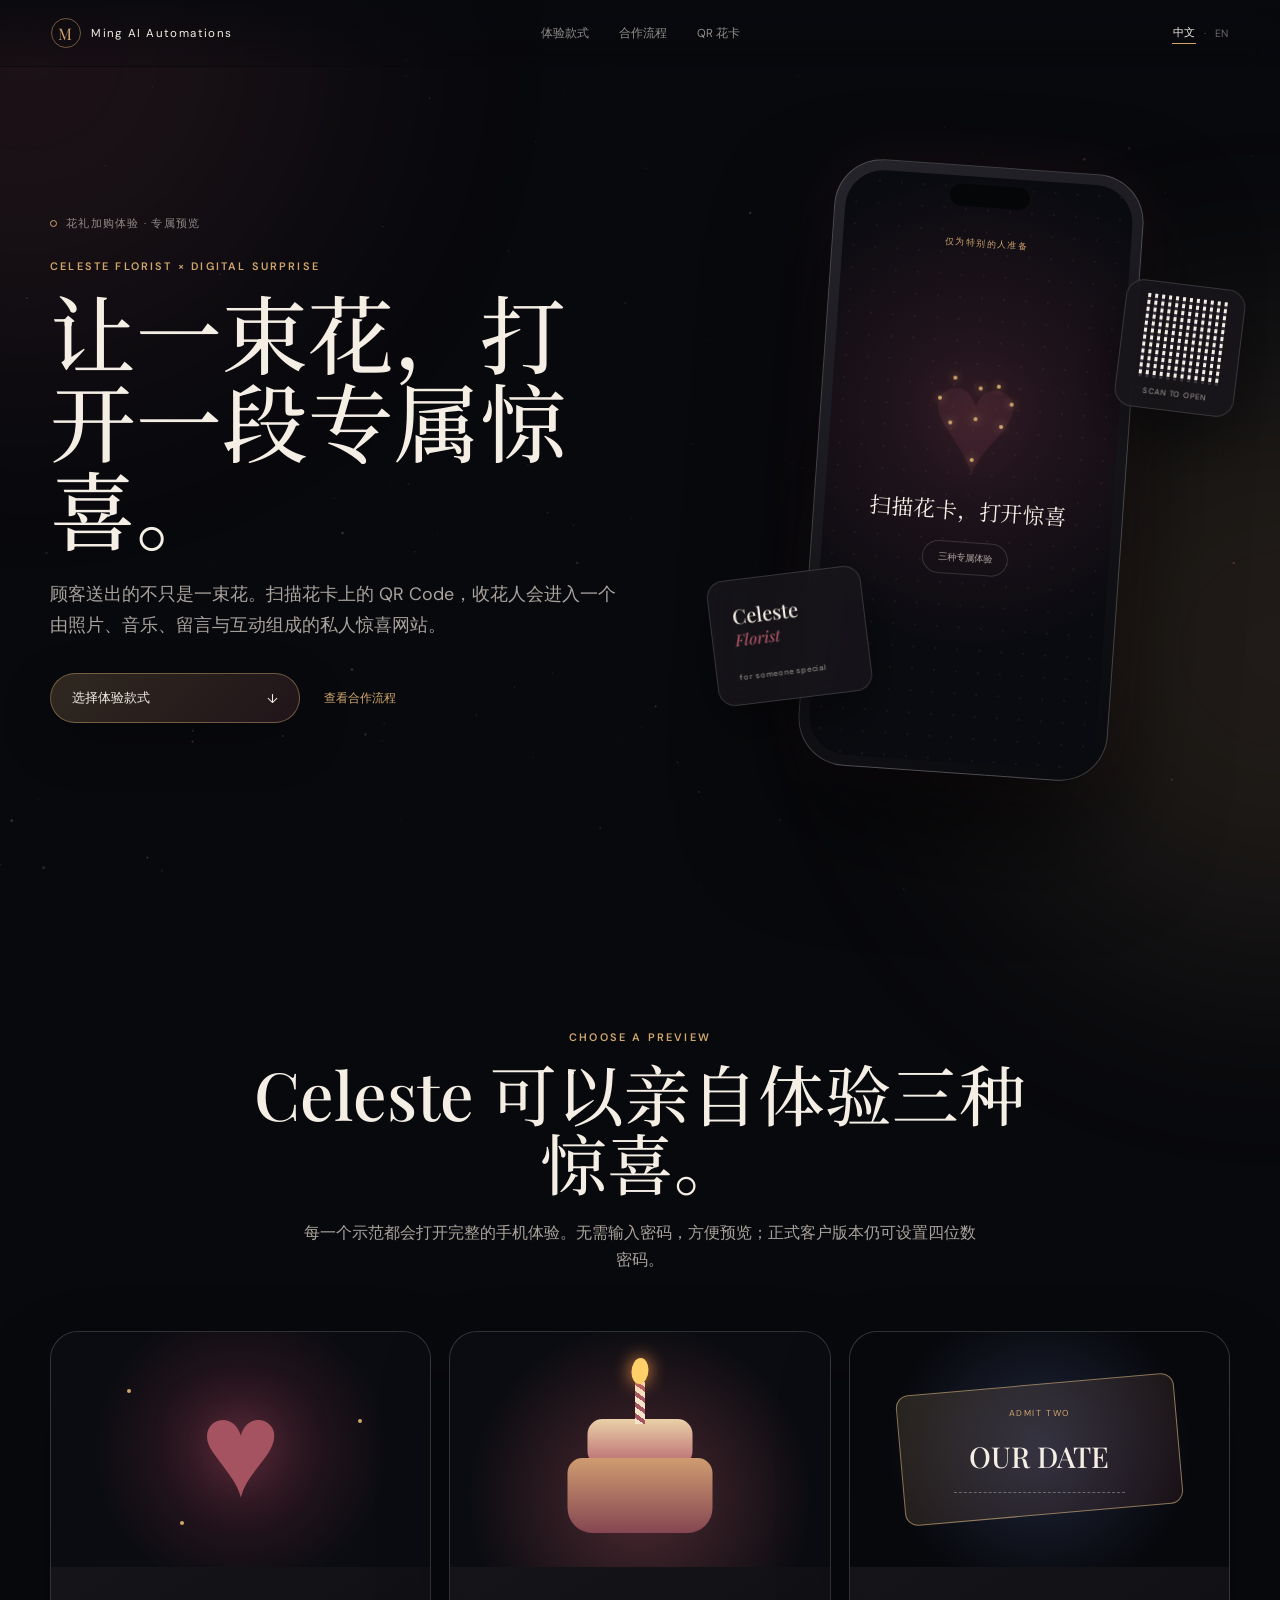
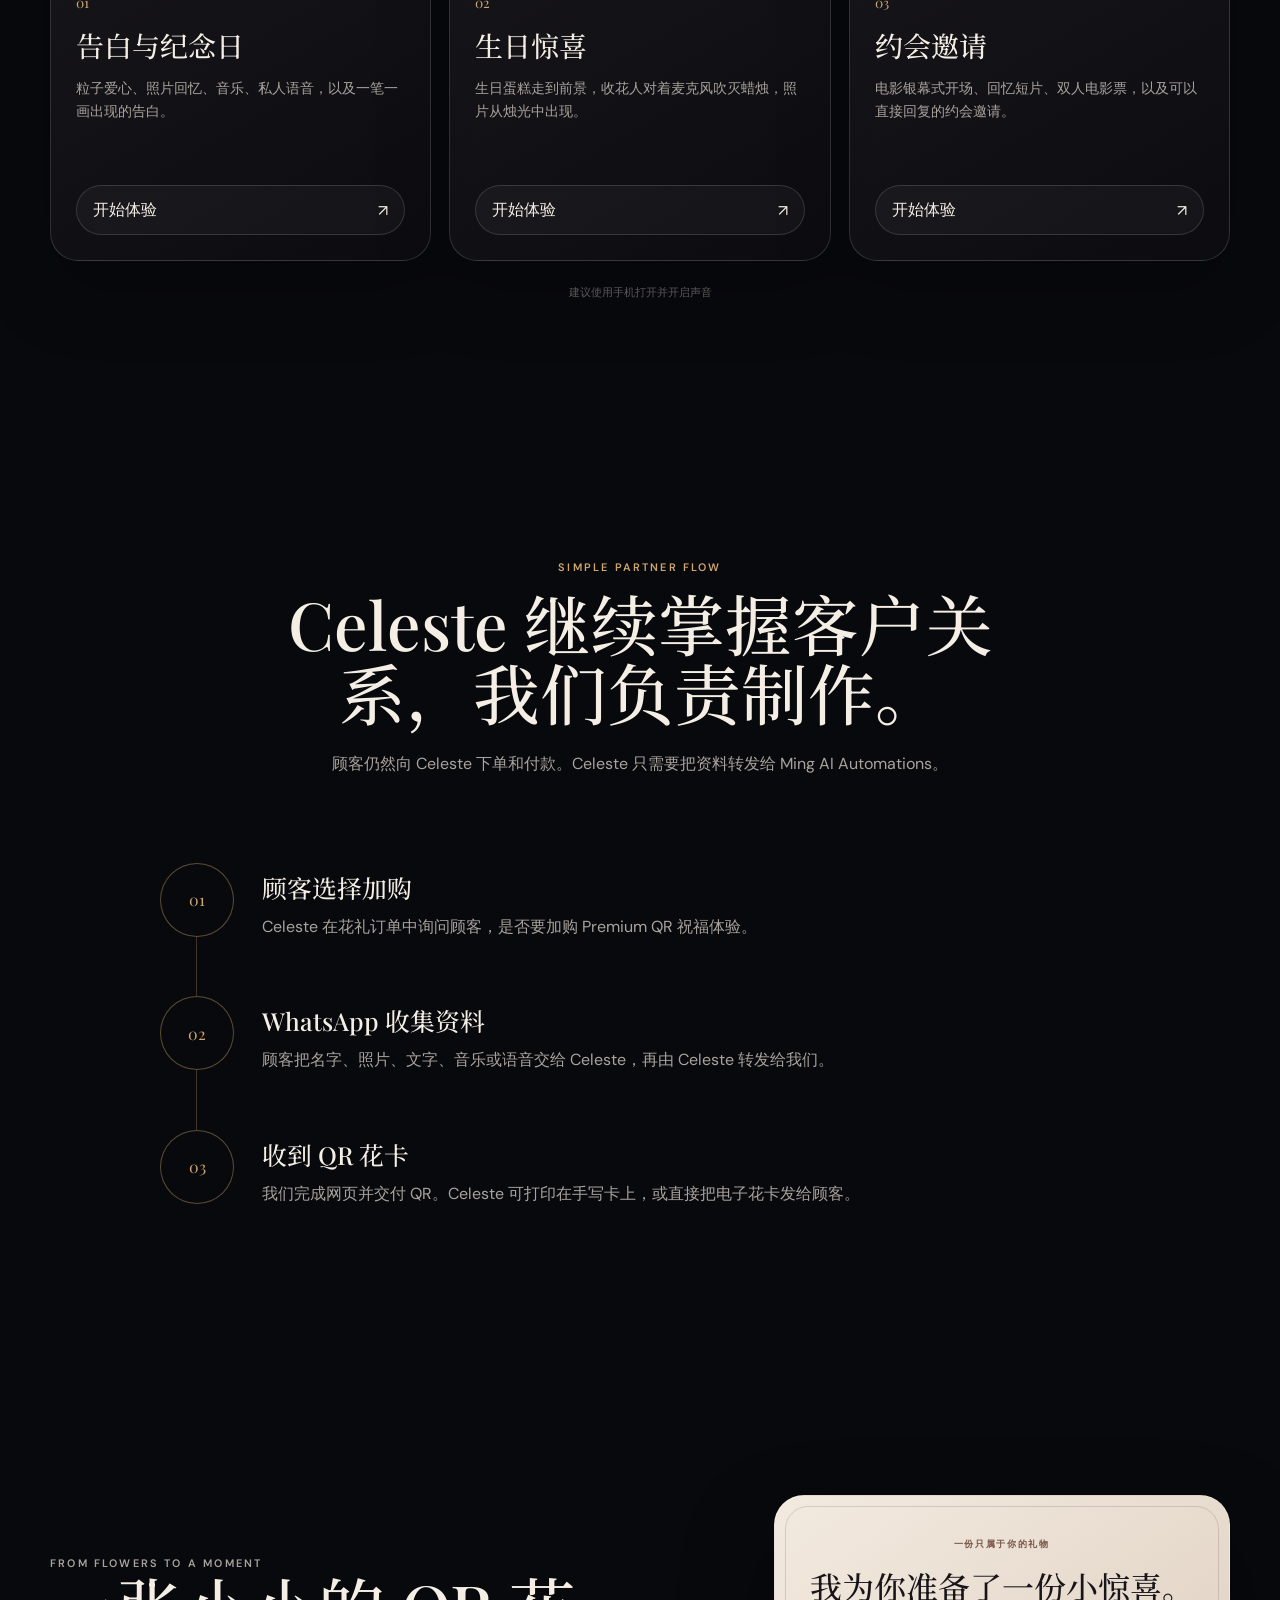
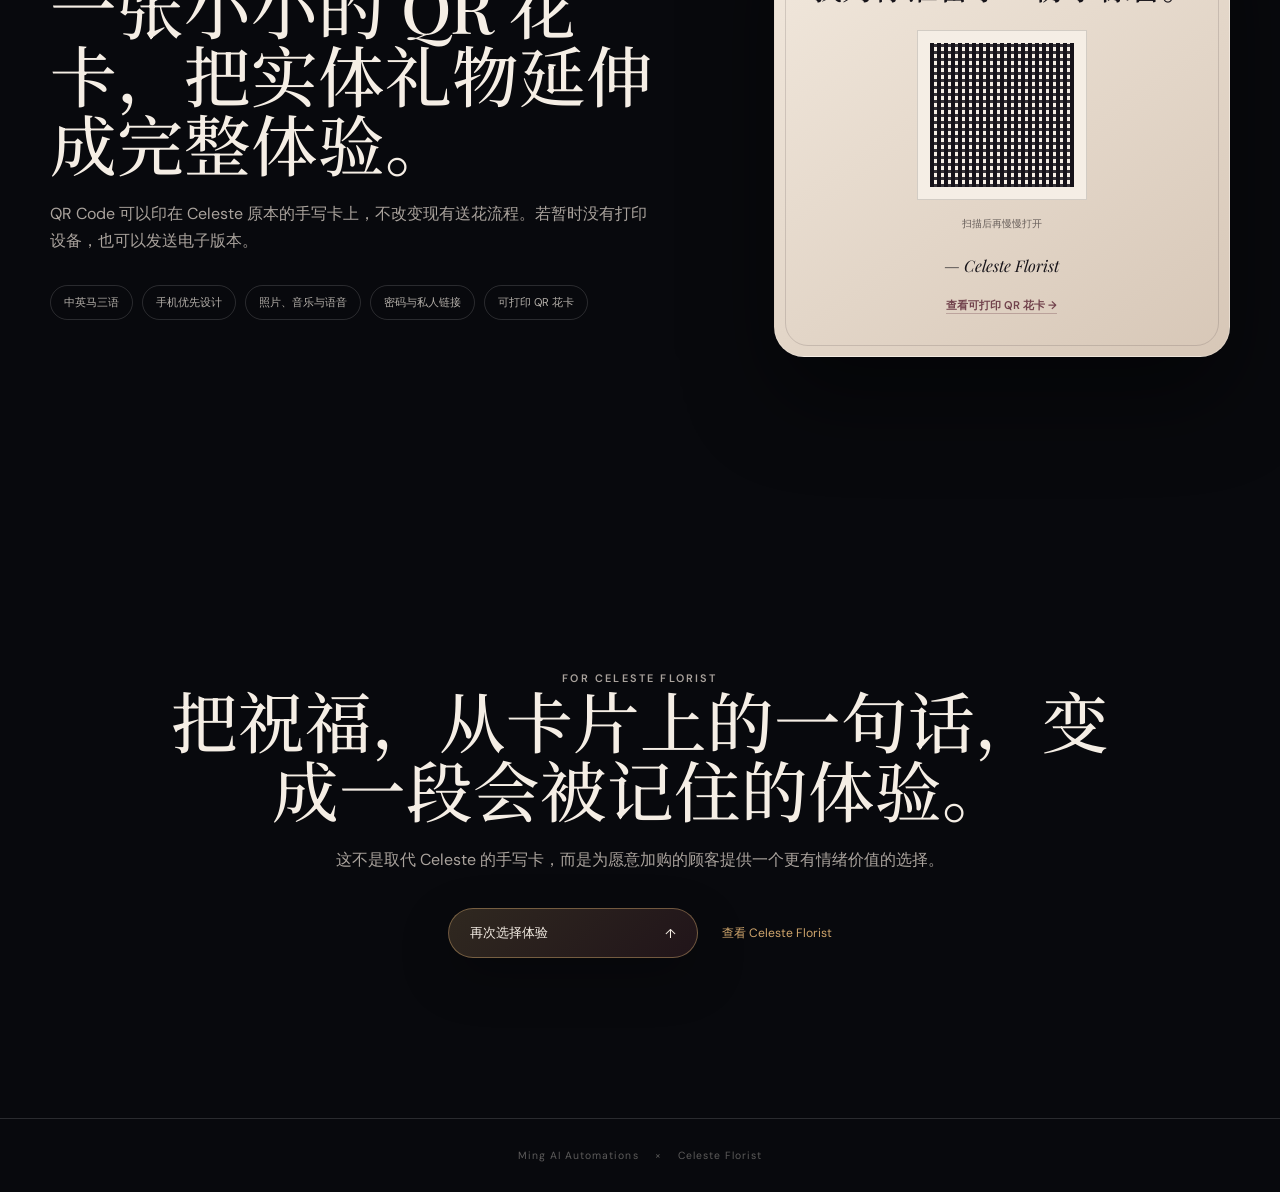
==== index.html @ d4af79c4 "Add files via upload" ====
<!doctype html>
<html lang="zh-MY">
<head>
  <meta charset="UTF-8" />
  <meta name="viewport" content="width=device-width,initial-scale=1,viewport-fit=cover" />
  <meta name="theme-color" content="#08090d" />
  <meta name="robots" content="noindex,nofollow" />
  <meta name="description" content="A private floral gifting experience preview for Celeste Florist." />
  <title>Celeste Florist · Digital Surprise Preview</title>
  <link rel="preconnect" href="https://fonts.googleapis.com" />
  <link rel="preconnect" href="https://fonts.gstatic.com" crossorigin />
  <link href="https://fonts.googleapis.com/css2?family=DM+Sans:wght@300;400;500;600&family=Noto+Serif+SC:wght@400;500&family=Playfair+Display:ital,wght@0,500;1,500&display=swap" rel="stylesheet" />
  <link rel="stylesheet" href="style.css" />
</head>
<body>
  <canvas id="ambient-canvas" aria-hidden="true"></canvas>
  <div class="page-glow glow-one"></div><div class="page-glow glow-two"></div>

  <header class="site-header">
    <a class="brand" href="#top"><span class="brand-mark">M</span><span id="brand-name">Ming AI Automations</span></a>
    <nav aria-label="Primary navigation">
      <a href="#experiences" data-copy="navExperiences">体验款式</a>
      <a href="#partner-flow" data-copy="navFlow">合作流程</a>
      <a href="#qr-card" data-copy="navQr">QR 花卡</a>
    </nav>
    <div class="language-switch" aria-label="Language selector"><button class="active" data-lang="zh" type="button">中文</button><span>·</span><button data-lang="en" type="button">EN</button></div>
  </header>

  <main id="top">
    <section class="hero section-shell">
      <div class="hero-copy reveal">
        <p class="private-demo"><span></span><span data-copy="privateDemo">花礼加购体验 · 专属预览</span></p>
        <p class="eyebrow" data-copy="heroEyebrow">CELESTE FLORIST × DIGITAL SURPRISE</p>
        <h1 data-copy="heroTitle">让一束花，打开一段专属惊喜。</h1>
        <p class="hero-body" data-copy="heroBody">顾客送出的不只是一束花。扫描花卡上的 QR Code，收花人会进入一个由照片、音乐、留言与互动组成的私人惊喜网站。</p>
        <div class="hero-actions"><a class="primary-action" href="#experiences"><span data-copy="explore">选择体验款式</span><span>↓</span></a><a class="text-action" href="#partner-flow" data-copy="viewFlow">查看合作流程</a></div>
      </div>
      <div class="hero-visual reveal" aria-hidden="true">
        <div class="phone-shell">
          <div class="phone-top"></div>
          <div class="phone-screen">
            <span class="phone-kicker" data-copy="mockPrivate">仅为特别的人准备</span>
            <div class="particle-heart"><i></i><i></i><i></i><i></i><i></i><i></i><i></i><i></i><i></i></div>
            <p data-copy="mockScan">扫描花卡，打开惊喜</p>
            <span class="phone-pill" data-copy="mockThree">三种专属体验</span>
          </div>
        </div>
        <div class="floating-card flower-card"><span>Celeste</span><b>Florist</b><small>for someone special</small></div>
        <div class="floating-card qr-mini"><span class="mini-grid"></span><small>SCAN TO OPEN</small></div>
      </div>
    </section>

    <section class="experiences section-shell" id="experiences">
      <div class="section-heading reveal"><p class="eyebrow" data-copy="sectionEyebrow">CHOOSE A PREVIEW</p><h2 data-copy="sectionTitle">Celeste 可以亲自体验三种惊喜。</h2><p data-copy="sectionBody">每一个示范都会打开完整的手机体验。无需输入密码，方便预览；正式客户版本仍可设置四位数密码。</p></div>
      <div class="experience-grid">
        <article class="experience-card love-card reveal"><div class="card-visual love-visual"><span class="heart-outline">♥</span><i></i><i></i><i></i></div><div class="card-number">01</div><h3 data-copy="loveTitle">告白与纪念日</h3><p data-copy="loveBody">粒子爱心、照片回忆、音乐、私人语音，以及一笔一画出现的告白。</p><button type="button" data-preview="love"><span data-copy="preview">开始体验</span><span>↗</span></button></article>
        <article class="experience-card birthday-card reveal"><div class="card-visual cake-visual"><span class="candle"><i></i></span><span class="cake-top"></span><span class="cake-base"></span></div><div class="card-number">02</div><h3 data-copy="birthdayTitle">生日惊喜</h3><p data-copy="birthdayBody">生日蛋糕走到前景，收花人对着麦克风吹灭蜡烛，照片从烛光中出现。</p><button type="button" data-preview="birthday"><span data-copy="preview">开始体验</span><span>↗</span></button></article>
        <article class="experience-card date-card reveal"><div class="card-visual ticket-visual"><span class="ticket-stub">ADMIT TWO</span><b>OUR DATE</b><i></i></div><div class="card-number">03</div><h3 data-copy="dateTitle">约会邀请</h3><p data-copy="dateBody">电影银幕式开场、回忆短片、双人电影票，以及可以直接回复的约会邀请。</p><button type="button" data-preview="date"><span data-copy="preview">开始体验</span><span>↗</span></button></article>
      </div>
      <p class="preview-note" data-copy="previewNote">建议使用手机打开并开启声音</p>
    </section>

    <section class="partner-flow section-shell" id="partner-flow">
      <div class="section-heading reveal"><p class="eyebrow" data-copy="flowEyebrow">SIMPLE PARTNER FLOW</p><h2 data-copy="flowTitle">Celeste 继续掌握客户关系，我们负责制作。</h2><p data-copy="flowBody">顾客仍然向 Celeste 下单和付款。Celeste 只需要把资料转发给 Ming AI Automations。</p></div>
      <div class="flow-line">
        <article class="flow-step reveal"><span>01</span><div><h3 data-copy="step1Title">顾客选择加购</h3><p data-copy="step1Body">Celeste 在花礼订单中询问顾客，是否要加购 Premium QR 祝福体验。</p></div></article>
        <article class="flow-step reveal"><span>02</span><div><h3 data-copy="step2Title">WhatsApp 收集资料</h3><p data-copy="step2Body">顾客把名字、照片、文字、音乐或语音交给 Celeste，再由 Celeste 转发给我们。</p></div></article>
        <article class="flow-step reveal"><span>03</span><div><h3 data-copy="step3Title">收到 QR 花卡</h3><p data-copy="step3Body">我们完成网页并交付 QR。Celeste 可打印在手写卡上，或直接把电子花卡发给顾客。</p></div></article>
      </div>
    </section>

    <section class="qr-section section-shell" id="qr-card">
      <div class="qr-copy reveal"><p class="eyebrow" data-copy="qrEyebrow">FROM FLOWERS TO A MOMENT</p><h2 data-copy="qrTitle">一张小小的 QR 花卡，把实体礼物延伸成完整体验。</h2><p data-copy="qrBody">QR Code 可以印在 Celeste 原本的手写卡上，不改变现有送花流程。若暂时没有打印设备，也可以发送电子版本。</p><ul><li data-copy="feature1">中英马三语</li><li data-copy="feature2">手机优先设计</li><li data-copy="feature3">照片、音乐与语音</li><li data-copy="feature4">密码与私人链接</li><li data-copy="feature5">可打印 QR 花卡</li></ul></div>
      <div class="qr-card-preview reveal"><p data-copy="qrCardLabel">一份只属于你的礼物</p><h3 data-copy="qrCardTitle">我为你准备了一份小惊喜。</h3><div class="sample-qr"><span></span></div><small data-copy="qrCardScan">扫描后再慢慢打开</small><em>— Celeste Florist</em><a class="qr-demo-link" href="experience/qr.html" data-copy="viewQr">查看可打印 QR 花卡 →</a></div>
    </section>

    <section class="closing section-shell reveal"><p class="eyebrow" data-copy="closingEyebrow">FOR CELESTE FLORIST</p><h2 data-copy="closingTitle">把祝福，从卡片上的一句话，变成一段会被记住的体验。</h2><p data-copy="closingBody">这不是取代 Celeste 的手写卡，而是为愿意加购的顾客提供一个更有情绪价值的选择。</p><div class="closing-actions"><a class="primary-action" href="#experiences"><span data-copy="reopen">再次选择体验</span><span>↑</span></a><a class="text-action" id="instagram-link" href="#" target="_blank" rel="noopener" data-copy="instagram">查看 Celeste Florist</a></div></section>
  </main>

  <dialog class="personalize-dialog" id="personalize-dialog">
    <form class="personalize-panel" id="personalize-form">
      <button class="dialog-close" id="personalize-close" type="button" aria-label="Close">×</button>
      <p class="eyebrow" data-copy="diyEyebrow">MAKE IT YOURS</p>
      <h2 data-copy="diyTitle">先把这个示范变成属于你的惊喜。</h2>
      <p class="dialog-intro" data-copy="diyBody">资料只用于这次浏览器预览，不会上传给我们。</p>
      <input id="selected-journey" type="hidden" />
      <div class="form-grid">
        <label><span data-copy="recipientLabel">收礼人的名字</span><input id="demo-recipient" type="text" maxlength="28" required data-placeholder="recipientPlaceholder" placeholder="例如：Celeste" /></label>
        <label><span data-copy="senderLabel">你的名字</span><input id="demo-sender" type="text" maxlength="28" required data-placeholder="senderPlaceholder" placeholder="例如：Ming" /></label>
      </div>
      <label><span data-copy="languageLabel">惊喜显示语言</span><select id="demo-language"><option value="zh">中文</option><option value="en">English</option><option value="bm">Bahasa Melayu</option></select></label>
      <label><span data-copy="endingLabel">最后亲手写出的那句话（可选）</span><textarea id="demo-ending" rows="2" maxlength="100" data-placeholder="endingPlaceholder" placeholder="例如：我爱你，一直都是。"></textarea></label>
      <section class="writing-assistant" aria-labelledby="writing-assistant-title">
        <div class="assistant-heading"><div><p class="eyebrow">V2.5 · STORY ASSIST</p><h3 id="writing-assistant-title" data-copy="aiTitle">不知道要写什么？让我帮你开始。</h3></div><span class="assistant-badge" data-copy="aiBadge">私密草稿</span></div>
        <p data-copy="aiBody">写下几个关键词，选择语气，即可获得三段可编辑的灵感。内容只在这次浏览器预览中使用。</p>
        <div class="form-grid">
          <label><span data-copy="aiToneLabel">想要的感觉</span><select id="demo-tone"><option value="warm" data-copy="aiToneWarm">温柔真诚</option><option value="playful" data-copy="aiTonePlayful">轻松甜蜜</option><option value="poetic" data-copy="aiTonePoetic">浪漫诗意</option></select></label>
          <label><span data-copy="aiOccasionLabel">这份惊喜是为了</span><input id="demo-occasion" type="text" maxlength="40" data-placeholder="aiOccasionPlaceholder" placeholder="例如：我们的两周年"></label>
        </div>
        <label><span data-copy="aiMemoryLabel">告诉我一点你们的故事</span><textarea id="demo-memory" rows="3" maxlength="280" data-placeholder="aiMemoryPlaceholder" placeholder="例如：第一次一起看电影、她总会记得我爱喝的咖啡。"></textarea></label>
        <button class="assist-button" id="assist-writing" type="button"><span>✦</span><span data-copy="aiButton">生成三段写作灵感</span></button>
        <div class="writing-suggestions" id="writing-suggestions" hidden aria-live="polite"></div>
      </section>
      <div class="voice-recorder">
        <div><span data-copy="voiceLabel">录一段私人语音（可选）</span><small data-copy="voicePrivacy">允许麦克风后即可录音。录音只保存在这个设备，不会上传。</small></div>
        <div class="recorder-controls">
          <button class="record-button" id="record-button" type="button"><span class="record-dot"></span><span id="record-label" data-copy="recordStart">开始录音</span></button>
          <span class="record-time" id="record-time">0:00</span>
          <button class="clear-recording" id="clear-recording" type="button" data-copy="recordClear" hidden>删除</button>
        </div>
        <audio id="recording-preview" controls hidden></audio>
        <p class="record-status" id="record-status" role="status" aria-live="polite"></p>
      </div>
      <div class="dialog-actions">
        <button class="skip-button" id="skip-personalization" type="button" data-copy="diySkip">直接查看示范</button>
        <button class="launch-button" type="submit"><span data-copy="diyLaunch">打开我的专属预览</span><span>→</span></button>
      </div>
    </form>
  </dialog>

  <footer><span id="footer-brand">Ming AI Automations</span><span>×</span><span id="footer-partner">Celeste Florist</span></footer>
  <script src="demo-config.js"></script><script src="script.js" defer></script>
</body>
</html>
---- style.css ----
:root{color-scheme:dark;--bg:#08090d;--panel:#121116;--ivory:#f5eee5;--muted:#aaa39d;--gold:#d0a66d;--rose:#a65361;--line:rgba(255,255,255,.14);--serif:"Playfair Display","Noto Serif SC",Georgia,serif;--sans:"DM Sans",sans-serif}
*{box-sizing:border-box}html{scroll-behavior:smooth}body{margin:0;overflow-x:hidden;background:var(--bg);color:var(--ivory);font-family:var(--sans)}button,a{font:inherit}a{color:inherit}#ambient-canvas{position:fixed;inset:0;z-index:-3;width:100%;height:100%;pointer-events:none}.page-glow{position:fixed;z-index:-2;width:48vw;aspect-ratio:1;border-radius:50%;filter:blur(130px);opacity:.12;pointer-events:none}.glow-one{left:-22vw;top:-20vw;background:var(--rose)}.glow-two{right:-24vw;top:38vh;background:var(--gold)}
.site-header{position:fixed;z-index:50;inset:0 0 auto;display:grid;grid-template-columns:1fr auto 1fr;align-items:center;gap:22px;padding:18px clamp(20px,4vw,64px);border-bottom:1px solid transparent;background:linear-gradient(rgba(8,9,13,.82),rgba(8,9,13,.15));backdrop-filter:blur(16px);transition:border-color .3s}.site-header.scrolled{border-color:var(--line);background:rgba(8,9,13,.82)}.brand{display:inline-flex;align-items:center;gap:10px;width:max-content;text-decoration:none;font-size:.72rem;letter-spacing:.12em}.brand-mark{display:grid;place-items:center;width:30px;height:30px;border:1px solid rgba(208,166,109,.5);border-radius:50%;color:var(--gold);font-family:var(--serif);font-size:1rem}.site-header nav{display:flex;gap:30px}.site-header nav a{color:rgba(245,238,229,.58);font-size:.72rem;text-decoration:none;transition:color .25s}.site-header nav a:hover{color:var(--ivory)}.language-switch{display:flex;align-items:center;justify-content:flex-end;gap:8px;color:rgba(245,238,229,.35);font-size:.66rem}.language-switch button{padding:3px 1px;border:0;background:none;color:rgba(245,238,229,.42);cursor:pointer}.language-switch button.active{color:var(--ivory);border-bottom:1px solid var(--gold)}
.section-shell{width:min(1180px,calc(100% - 40px));margin:auto}.hero{display:grid;grid-template-columns:1.05fr .95fr;align-items:center;gap:clamp(40px,7vw,100px);min-height:100svh;padding-top:110px;padding-bottom:70px}.private-demo{display:flex;align-items:center;gap:9px;margin:0 0 28px;color:rgba(245,238,229,.55);font-size:.66rem;letter-spacing:.12em}.private-demo>span:first-child{width:7px;height:7px;border:1px solid var(--gold);border-radius:50%}.eyebrow{margin:0 0 16px;color:var(--gold);font-size:.68rem;font-weight:600;letter-spacing:.2em}.hero h1,.section-heading h2,.qr-copy h2,.closing h2{margin:0;font-family:var(--serif);font-weight:500;line-height:1.03}.hero h1{max-width:700px;font-size:clamp(3rem,6.7vw,6.4rem)}.hero-body{max-width:650px;margin:25px 0 32px;color:var(--muted);font-size:clamp(.95rem,1.4vw,1.12rem);line-height:1.75}.hero-actions,.closing-actions{display:flex;align-items:center;gap:24px}.primary-action{display:inline-flex;align-items:center;justify-content:space-between;gap:30px;min-width:250px;padding:15px 21px;border:1px solid rgba(208,166,109,.45);border-radius:999px;background:linear-gradient(135deg,rgba(208,166,109,.2),rgba(166,83,97,.16));box-shadow:0 18px 50px rgba(0,0,0,.25);font-size:.8rem;text-decoration:none;transition:transform .3s,border-color .3s}.primary-action:hover{transform:translateY(-3px);border-color:var(--gold)}.text-action{color:var(--gold);font-size:.76rem;text-decoration:none}
.hero-visual{position:relative;display:grid;place-items:center;min-height:620px}.phone-shell{position:relative;width:min(310px,72vw);aspect-ratio:.51;padding:10px;border:1px solid rgba(255,255,255,.2);border-radius:48px;background:linear-gradient(145deg,#26242b,#090a0d);box-shadow:0 55px 110px rgba(0,0,0,.62),0 0 70px rgba(166,83,97,.1);transform:rotate(4deg)}.phone-top{position:absolute;z-index:3;top:18px;left:50%;width:80px;height:22px;transform:translateX(-50%);border-radius:999px;background:#050608}.phone-screen{position:relative;display:flex;flex-direction:column;align-items:center;justify-content:center;width:100%;height:100%;overflow:hidden;border-radius:38px;background:radial-gradient(circle at 50% 40%,#2c1822,#0a0b10 62%);text-align:center}.phone-screen:before{content:"";position:absolute;inset:0;background-image:radial-gradient(rgba(208,166,109,.55) .6px,transparent .8px);background-size:22px 22px;opacity:.28}.phone-kicker{position:absolute;top:60px;color:var(--gold);font-size:.55rem;letter-spacing:.16em}.phone-screen p{position:relative;width:75%;margin:28px 0 18px;font-family:var(--serif);font-size:1.35rem;line-height:1.25}.phone-pill{position:relative;padding:9px 15px;border:1px solid var(--line);border-radius:999px;color:var(--muted);font-size:.58rem}.particle-heart{position:relative;width:120px;height:105px;filter:drop-shadow(0 0 20px rgba(166,83,97,.35))}.particle-heart:before{content:"♥";position:absolute;inset:-18px;color:rgba(166,83,97,.14);font-size:9.5rem;line-height:1}.particle-heart i{position:absolute;width:4px;height:4px;border-radius:50%;background:var(--gold);box-shadow:0 0 8px var(--gold);animation:float 2.6s ease-in-out infinite}.particle-heart i:nth-child(1){left:18%;top:32%}.particle-heart i:nth-child(2){left:30%;top:12%;animation-delay:.2s}.particle-heart i:nth-child(3){left:52%;top:21%;animation-delay:.4s}.particle-heart i:nth-child(4){right:18%;top:34%;animation-delay:.6s}.particle-heart i:nth-child(5){right:26%;top:56%;animation-delay:.8s}.particle-heart i:nth-child(6){left:48%;bottom:7%;animation-delay:1s}.particle-heart i:nth-child(7){left:28%;top:55%;animation-delay:1.2s}.particle-heart i:nth-child(8){left:49%;top:50%;animation-delay:1.4s}.particle-heart i:nth-child(9){right:30%;top:18%;animation-delay:1.6s}.floating-card{position:absolute;border:1px solid var(--line);background:rgba(24,22,27,.76);box-shadow:0 24px 60px rgba(0,0,0,.45);backdrop-filter:blur(18px)}.flower-card{left:0;bottom:13%;width:155px;padding:22px;border-radius:17px;transform:rotate(-7deg)}.flower-card span,.flower-card b{display:block;font-family:var(--serif);font-weight:500}.flower-card span{font-size:1.25rem}.flower-card b{color:var(--rose);font-style:italic}.flower-card small{display:block;margin-top:22px;color:var(--muted);font-size:.48rem;letter-spacing:.1em}.qr-mini{right:-2%;top:20%;display:grid;place-items:center;width:120px;padding:12px;border-radius:18px;transform:rotate(7deg)}.mini-grid,.sample-qr span{display:block;aspect-ratio:1;background:repeating-linear-gradient(90deg,#16131a 0 4px,transparent 4px 7px),repeating-linear-gradient(0deg,rgba(22,19,26,.85) 0 3px,transparent 3px 7px);background-color:var(--ivory)}.mini-grid{width:84px}.qr-mini small{margin-top:8px;color:var(--muted);font-size:.48rem;letter-spacing:.12em}
.experiences,.partner-flow,.qr-section{padding-block:130px}.section-heading{max-width:820px;margin:0 auto 58px;text-align:center}.section-heading h2,.qr-copy h2,.closing h2{font-size:clamp(2.5rem,5.2vw,5rem)}.section-heading>p:last-child,.qr-copy>p,.closing>p{max-width:680px;margin:22px auto 0;color:var(--muted);line-height:1.7}.experience-grid{display:grid;grid-template-columns:repeat(3,1fr);gap:18px}.experience-card{position:relative;display:flex;flex-direction:column;min-height:530px;padding:18px 25px 25px;overflow:hidden;border:1px solid var(--line);border-radius:28px;background:linear-gradient(150deg,rgba(31,28,34,.78),rgba(14,14,18,.72));box-shadow:0 28px 70px rgba(0,0,0,.25);transition:transform .4s,border-color .4s}.experience-card:hover{transform:translateY(-8px);border-color:rgba(208,166,109,.45)}.card-visual{position:relative;height:235px;margin:-18px -25px 26px;overflow:hidden;background:#0d0d12}.card-number{color:var(--gold);font-family:var(--serif);font-size:.86rem}.experience-card h3{margin:14px 0 12px;font-family:var(--serif);font-size:1.75rem;font-weight:500}.experience-card>p{margin:0 0 24px;color:var(--muted);font-size:.87rem;line-height:1.65}.experience-card button{display:flex;align-items:center;justify-content:space-between;width:100%;margin-top:auto;padding:13px 16px;border:1px solid var(--line);border-radius:999px;background:rgba(255,255,255,.035);color:var(--ivory);cursor:pointer;transition:background .25s,border-color .25s}.experience-card button:hover{border-color:var(--gold);background:rgba(208,166,109,.1)}.love-visual{display:grid;place-items:center;background:radial-gradient(circle,#3d1c29,#0b0c11 65%)}.heart-outline{color:var(--rose);font-size:8.5rem;text-shadow:0 0 55px rgba(166,83,97,.45);animation:heartbeat 2.2s infinite}.love-visual i{position:absolute;width:4px;height:4px;border-radius:50%;background:var(--gold)}.love-visual i:nth-of-type(1){left:20%;top:24%}.love-visual i:nth-of-type(2){right:18%;top:37%}.love-visual i:nth-of-type(3){left:34%;bottom:18%}.cake-visual{background:radial-gradient(circle at 50% 70%,#4e2931,#0b0c11 68%)}.cake-base,.cake-top,.candle{position:absolute;left:50%;transform:translateX(-50%)}.cake-base{bottom:34px;width:145px;height:75px;border-radius:15px 15px 25px 25px;background:linear-gradient(#cf9c70,#854652)}.cake-top{bottom:101px;width:105px;height:47px;border-radius:15px;background:linear-gradient(#ead1a8,#b96870)}.candle{z-index:2;bottom:143px;width:10px;height:42px;background:repeating-linear-gradient(35deg,#f4e4ca 0 5px,#a65361 5px 9px)}.candle i{position:absolute;left:50%;bottom:40px;width:17px;height:26px;transform:translateX(-50%);border-radius:55% 45% 55% 45%;background:#ffd069;box-shadow:0 0 18px #ff9b4b;animation:flicker .18s infinite alternate}.ticket-visual{display:flex;flex-direction:column;align-items:center;justify-content:center;background:radial-gradient(circle,#20253a,#07080c 68%)}.ticket-visual:before{content:"";position:absolute;width:73%;height:55%;border:1px solid rgba(214,181,127,.6);border-radius:13px;background:linear-gradient(135deg,rgba(214,181,127,.16),rgba(158,83,97,.12));transform:rotate(-5deg)}.ticket-stub,.ticket-visual b,.ticket-visual i{position:relative}.ticket-stub{color:var(--gold);font-size:.54rem;letter-spacing:.18em}.ticket-visual b{margin-top:18px;font-family:var(--serif);font-size:1.8rem;font-weight:500}.ticket-visual i{width:45%;margin-top:17px;border-top:1px dashed rgba(255,255,255,.3)}.preview-note{margin:24px 0 0;color:rgba(245,238,229,.4);font-size:.7rem;text-align:center}
.partner-flow{width:min(960px,calc(100% - 40px))}.flow-line{position:relative;display:grid;gap:0}.flow-line:before{content:"";position:absolute;left:36px;top:45px;bottom:45px;border-left:1px solid rgba(208,166,109,.28)}.flow-step{position:relative;display:grid;grid-template-columns:74px 1fr;align-items:start;gap:28px;padding:28px 0}.flow-step>span{position:relative;z-index:2;display:grid;place-items:center;width:74px;height:74px;border:1px solid rgba(208,166,109,.42);border-radius:50%;background:var(--bg);color:var(--gold);font-family:var(--serif)}.flow-step h3{margin:6px 0 9px;font-family:var(--serif);font-size:1.55rem;font-weight:500}.flow-step p{max-width:650px;margin:0;color:var(--muted);line-height:1.65}
.qr-section{display:grid;grid-template-columns:1fr .75fr;align-items:center;gap:clamp(55px,9vw,130px)}.qr-copy h2{max-width:720px}.qr-copy>p{margin-inline:0}.qr-copy ul{display:flex;flex-wrap:wrap;gap:9px;margin:30px 0 0;padding:0;list-style:none}.qr-copy li{padding:9px 13px;border:1px solid var(--line);border-radius:999px;color:rgba(245,238,229,.72);font-size:.7rem}.qr-card-preview{position:relative;padding:42px 35px;border:1px solid var(--line);border-radius:30px;background:linear-gradient(145deg,#f3eadf,#d7c7b7);box-shadow:0 42px 90px rgba(0,0,0,.45);color:#17141a;text-align:center;transform:rotate(2deg)}.qr-card-preview:before{content:"";position:absolute;inset:10px;border:1px solid rgba(42,31,36,.15);border-radius:23px}.qr-card-preview>p{position:relative;margin:0;color:#785547;font-size:.58rem;font-weight:600;letter-spacing:.18em}.qr-card-preview h3{position:relative;margin:18px 0 24px;font-family:var(--serif);font-size:2rem;font-weight:500;line-height:1.15}.sample-qr{position:relative;width:170px;margin:auto;padding:12px;border:1px solid rgba(30,25,28,.16);background:#f5eee5}.sample-qr span{width:100%}.qr-card-preview small,.qr-card-preview em{position:relative;display:block}.qr-card-preview small{margin-top:17px;color:#675e5a;font-size:.65rem}.qr-card-preview em{margin-top:24px;font-family:var(--serif)}
.closing{padding-block:160px;text-align:center}.closing h2{max-width:950px;margin:auto}.closing>p{max-width:720px}.closing-actions{justify-content:center;margin-top:35px}footer{display:flex;justify-content:center;gap:16px;padding:30px;border-top:1px solid var(--line);color:rgba(245,238,229,.36);font-size:.65rem;letter-spacing:.1em}.reveal{opacity:0;transform:translateY(28px);transition:opacity .8s,transform .8s}.reveal.visible{opacity:1;transform:none}
@keyframes float{50%{transform:translateY(-7px);opacity:.55}}@keyframes heartbeat{50%{transform:scale(1.045)}}@keyframes flicker{from{transform:translateX(-50%) rotate(-6deg) scale(.92)}to{transform:translateX(-50%) rotate(7deg) scale(1.06)}}
@media(max-width:900px){.site-header{grid-template-columns:1fr auto}.site-header nav{display:none}.hero{grid-template-columns:1fr;padding-top:145px}.hero-copy{text-align:center}.hero-body{margin-inline:auto}.hero-actions{justify-content:center}.hero-visual{min-height:560px}.experience-grid{grid-template-columns:1fr}.experience-card{min-height:0}.card-visual{height:260px}.qr-section{grid-template-columns:1fr}.qr-copy{text-align:center}.qr-copy>p{margin-inline:auto}.qr-copy ul{justify-content:center}.qr-card-preview{width:min(430px,100%);margin:auto}}
@media(max-width:600px){.section-shell{width:min(100% - 28px,1180px)}.site-header{padding:15px 17px}.brand{font-size:.62rem}.brand-mark{width:27px;height:27px}.hero{gap:30px;padding-top:120px}.hero h1{font-size:clamp(2.75rem,14vw,4.2rem)}.hero-actions,.closing-actions{flex-direction:column;gap:16px}.primary-action{width:100%}.hero-visual{min-height:500px}.phone-shell{width:250px}.flower-card{left:-2%;bottom:8%}.qr-mini{right:-2%;top:15%}.experiences,.partner-flow,.qr-section{padding-block:95px}.section-heading h2,.qr-copy h2,.closing h2{font-size:clamp(2.25rem,11vw,3.5rem)}.section-heading{margin-bottom:38px}.card-visual{height:220px}.flow-step{grid-template-columns:56px 1fr;gap:18px}.flow-step>span{width:56px;height:56px}.flow-line:before{left:28px}.qr-card-preview{padding:36px 26px}.closing{padding-block:110px}footer{flex-wrap:wrap}}
@media(prefers-reduced-motion:reduce){html{scroll-behavior:auto}*,*:before,*:after{animation-duration:.01ms!important;transition-duration:.01ms!important}}
.qr-demo-link{position:relative;display:inline-block;margin-top:22px;color:#71424c;font-size:.7rem;font-weight:600;text-decoration:none;border-bottom:1px solid rgba(113,66,76,.32)}

/* Temporary DIY preview builder */
.personalize-dialog{width:min(720px,94vw);max-height:92svh;padding:0;border:1px solid rgba(255,255,255,.18);border-radius:30px;background:rgba(15,15,20,.94);color:var(--ivory);box-shadow:0 45px 120px rgba(0,0,0,.72);backdrop-filter:blur(28px)}.personalize-dialog::backdrop{background:rgba(3,4,7,.78);backdrop-filter:blur(9px)}.personalize-panel{position:relative;padding:clamp(28px,5vw,48px);overflow-y:auto}.personalize-panel h2{max-width:580px;margin:0;font-family:var(--serif);font-size:clamp(2rem,5vw,3.3rem);font-weight:500;line-height:1.08}.dialog-intro{margin:15px 0 26px;color:var(--muted);font-size:.82rem;line-height:1.6}.dialog-close{position:absolute;z-index:2;top:20px;right:20px;width:36px;height:36px;border:1px solid var(--line);border-radius:50%;background:rgba(255,255,255,.04);color:var(--ivory);cursor:pointer}.form-grid{display:grid;grid-template-columns:1fr 1fr;gap:14px}.personalize-panel label{display:block;margin:0 0 16px}.personalize-panel label>span,.voice-recorder>div:first-child>span{display:block;margin:0 0 7px;color:rgba(245,238,229,.72);font-size:.68rem;letter-spacing:.05em}.personalize-panel input,.personalize-panel select,.personalize-panel textarea{width:100%;padding:13px 14px;border:1px solid var(--line);border-radius:13px;outline:0;background:rgba(255,255,255,.045);color:var(--ivory);font:inherit;font-size:.86rem}.personalize-panel input:focus,.personalize-panel select:focus,.personalize-panel textarea:focus{border-color:rgba(208,166,109,.7);box-shadow:0 0 0 3px rgba(208,166,109,.08)}.personalize-panel textarea{resize:vertical}.personalize-panel option{background:#17171d}.voice-recorder{margin:4px 0 24px;padding:16px;border:1px solid var(--line);border-radius:18px;background:rgba(255,255,255,.025)}.voice-recorder small{display:block;color:var(--muted);font-size:.66rem;line-height:1.5}.recorder-controls{display:flex;align-items:center;gap:12px;margin-top:14px}.record-button{display:inline-flex;align-items:center;gap:8px;padding:10px 14px;border:1px solid rgba(166,83,97,.5);border-radius:999px;background:rgba(166,83,97,.1);color:var(--ivory);cursor:pointer}.record-dot{width:8px;height:8px;border-radius:50%;background:#d96572;box-shadow:0 0 9px rgba(217,101,114,.55)}.record-button.recording .record-dot{animation:record-pulse 1s infinite}.record-time{color:var(--muted);font-size:.75rem;font-variant-numeric:tabular-nums}.clear-recording{margin-left:auto;border:0;background:none;color:var(--muted);font-size:.7rem;cursor:pointer}.voice-recorder audio{width:100%;height:38px;margin-top:13px}.record-status{min-height:1.2em;margin:10px 0 0;color:var(--gold);font-size:.7rem}.dialog-actions{display:flex;align-items:center;justify-content:space-between;gap:14px}.skip-button{border:0;background:none;color:var(--muted);font-size:.72rem;cursor:pointer}.launch-button{display:flex;align-items:center;justify-content:space-between;gap:30px;min-width:260px;padding:14px 18px;border:1px solid rgba(208,166,109,.48);border-radius:999px;background:linear-gradient(135deg,rgba(208,166,109,.22),rgba(166,83,97,.16));color:var(--ivory);cursor:pointer}.launch-button:disabled{cursor:wait;opacity:.45}@keyframes record-pulse{50%{opacity:.3;transform:scale(.75)}}
.writing-assistant{margin:0 0 20px;padding:18px;border:1px solid rgba(208,166,109,.3);border-radius:18px;background:linear-gradient(135deg,rgba(208,166,109,.08),rgba(123,101,151,.08))}.assistant-heading{display:flex;justify-content:space-between;gap:14px;align-items:flex-start}.assistant-heading .eyebrow{margin:0 0 6px;font-size:.6rem}.assistant-heading h3{margin:0;font-family:var(--serif);font-weight:500;font-size:1.25rem}.assistant-badge{padding:6px 8px;border:1px solid rgba(208,166,109,.35);border-radius:999px;color:var(--gold);font-size:.62rem;white-space:nowrap}.writing-assistant>p{margin:8px 0 17px;color:var(--muted);font-size:.72rem;line-height:1.55}.assist-button{display:inline-flex;align-items:center;gap:8px;padding:10px 13px;border:1px solid rgba(208,166,109,.48);border-radius:999px;background:rgba(208,166,109,.12);color:var(--ivory);font:inherit;font-size:.72rem;cursor:pointer}.writing-suggestions{display:grid;gap:9px;margin-top:15px}.suggestion-card{padding:12px;border:1px solid var(--line);border-radius:13px;background:rgba(0,0,0,.15)}.suggestion-card strong{display:block;margin-bottom:5px;color:var(--gold);font-size:.67rem;letter-spacing:.06em}.suggestion-card p{margin:0;color:rgba(245,238,229,.86);font-size:.76rem;line-height:1.55}.suggestion-card button{margin-top:9px;padding:0;border:0;background:none;color:var(--gold);font:inherit;font-size:.67rem;cursor:pointer}
@media(max-width:600px){.personalize-dialog{width:calc(100vw - 20px);max-height:94svh;border-radius:23px}.personalize-panel{padding:27px 20px}.personalize-panel h2{padding-right:28px}.form-grid{grid-template-columns:1fr;gap:0}.dialog-actions{align-items:stretch;flex-direction:column-reverse}.launch-button{width:100%;min-width:0}.recorder-controls{flex-wrap:wrap}}
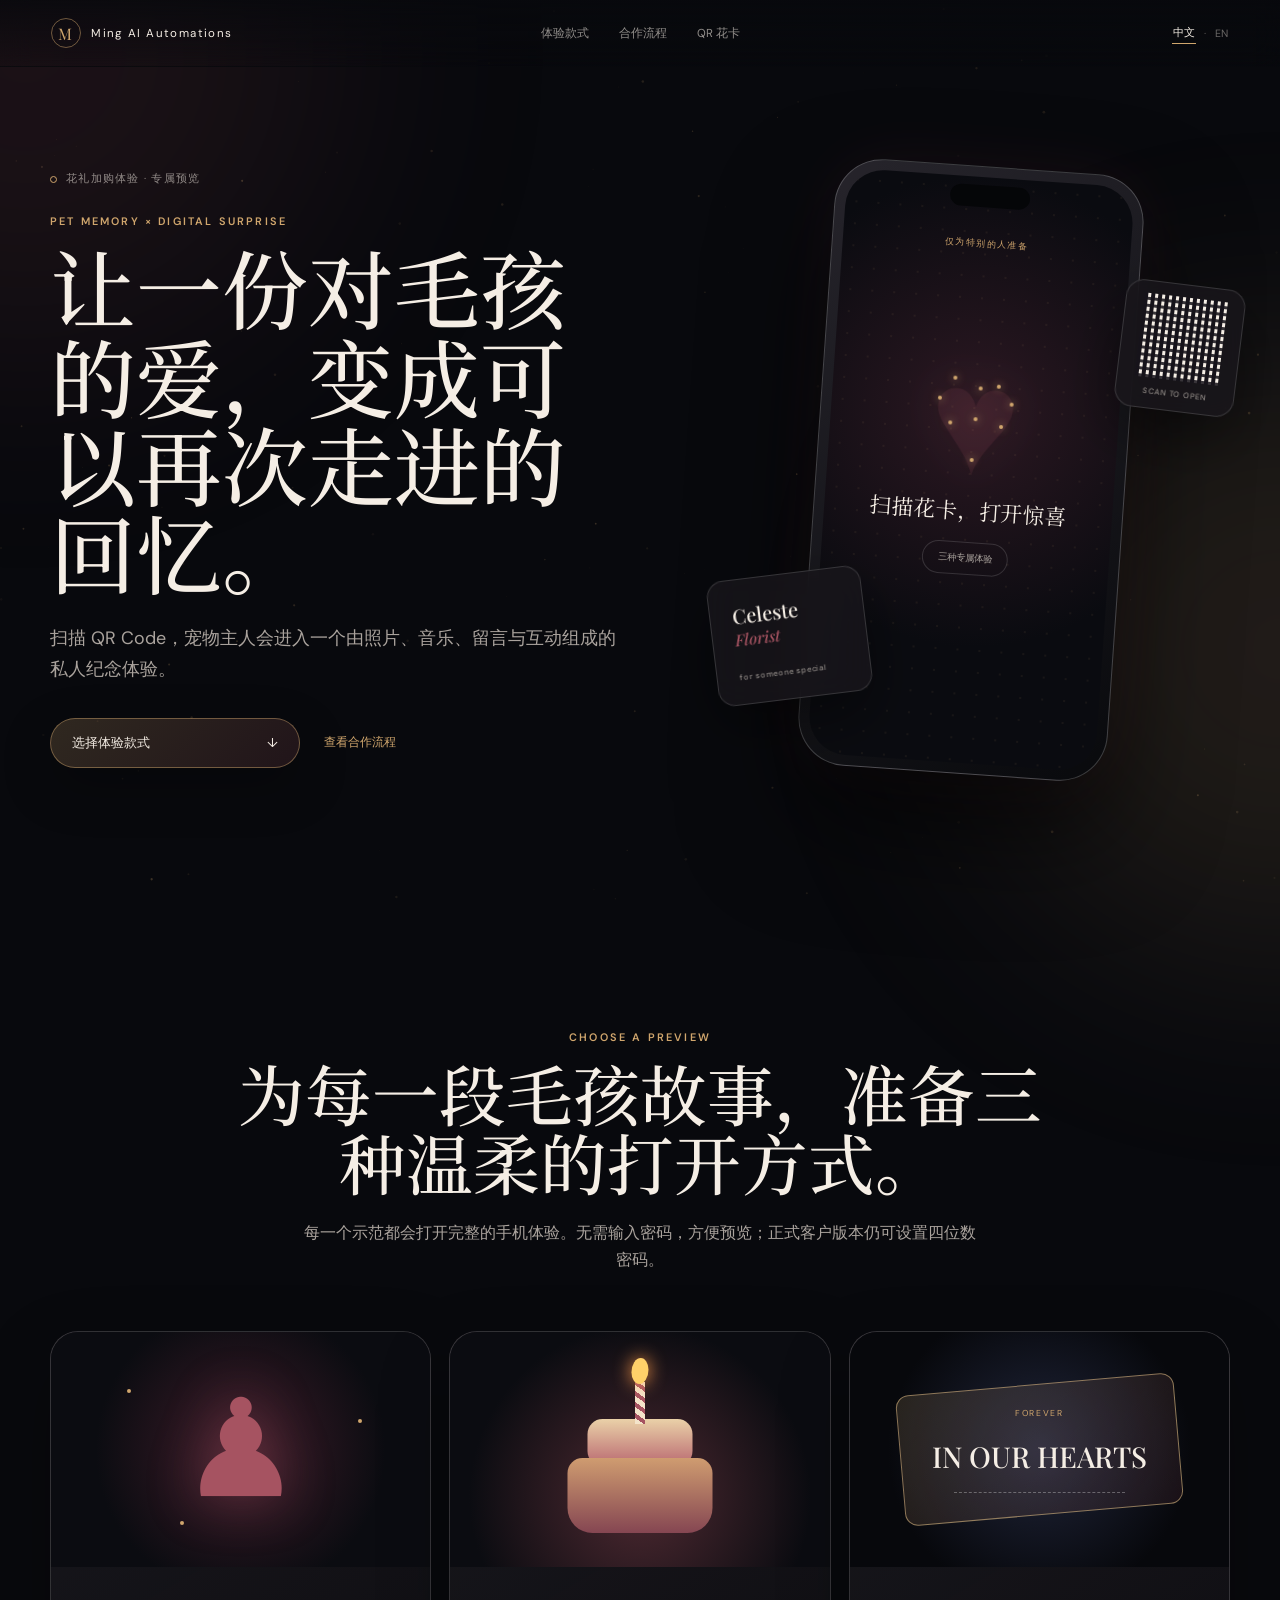
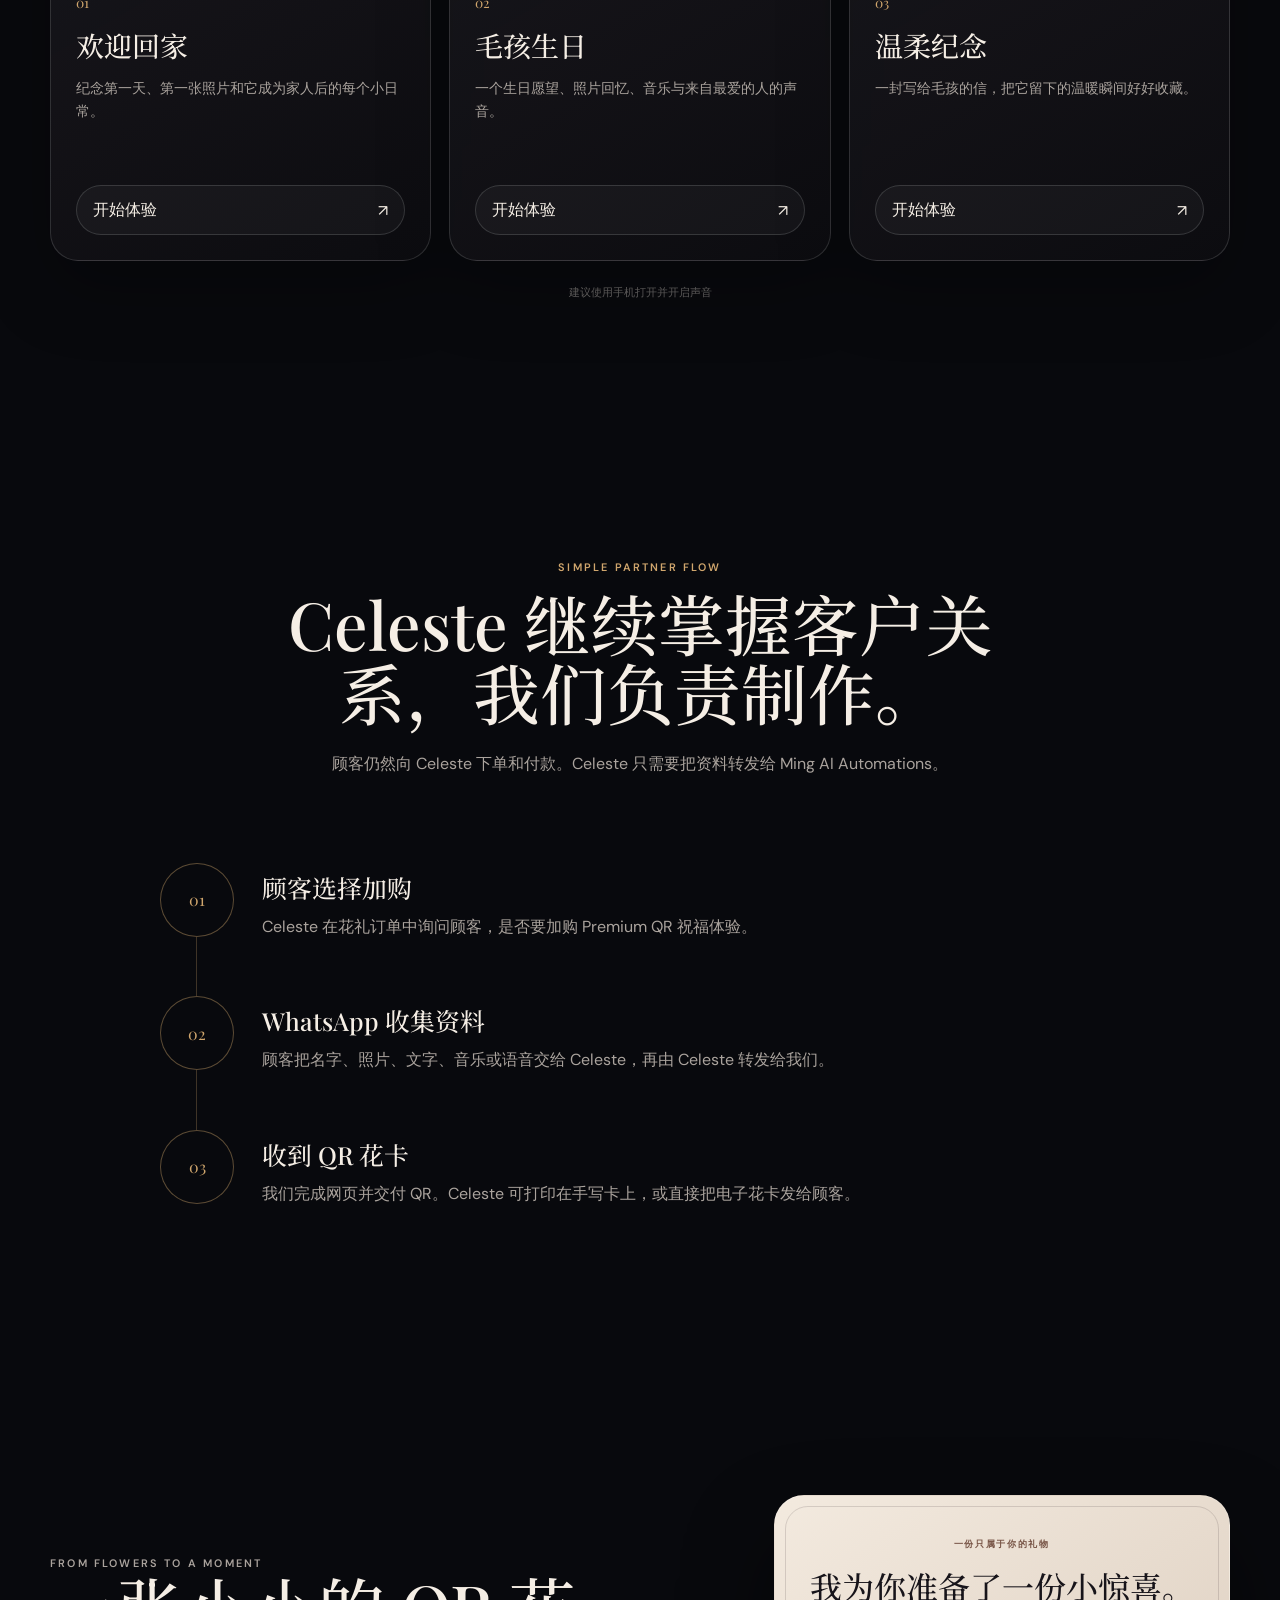
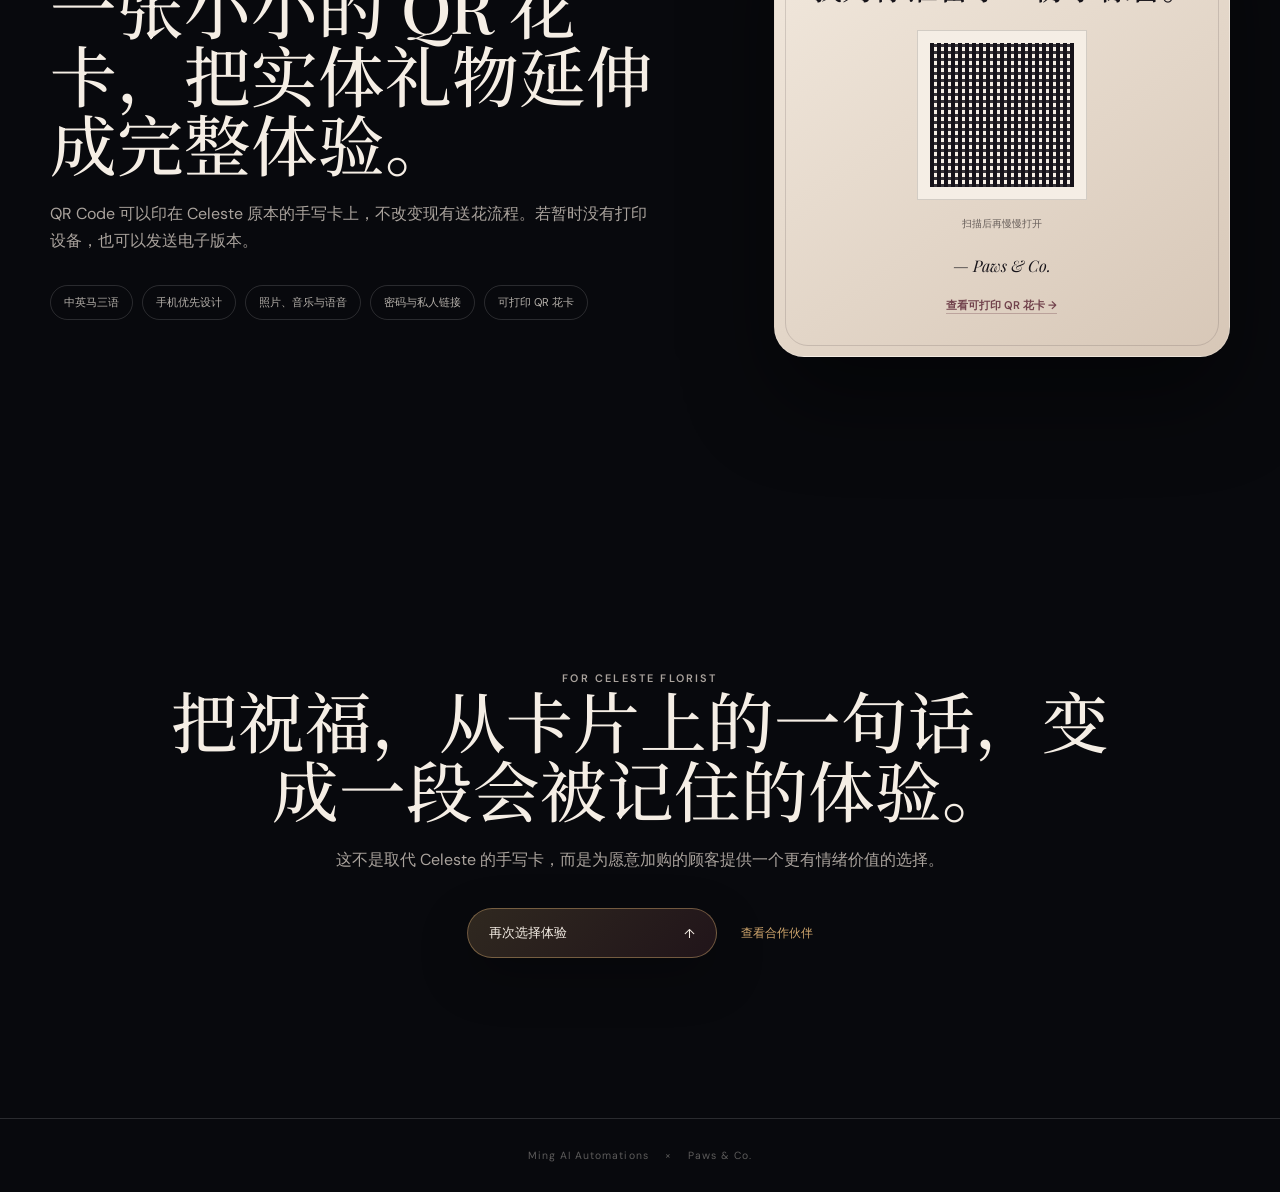
==== commit db569673: "Add files via upload" ====
--- a/index.html
+++ b/index.html
@@ -5,8 +5,8 @@
   <meta name="viewport" content="width=device-width,initial-scale=1,viewport-fit=cover" />
   <meta name="theme-color" content="#08090d" />
   <meta name="robots" content="noindex,nofollow" />
-  <meta name="description" content="A private floral gifting experience preview for Celeste Florist." />
-  <title>Celeste Florist · Digital Surprise Preview</title>
+  <meta name="description" content="A private pet-memory digital surprise preview." />
+  <title>Pet Edition · Digital Surprise Preview</title>
   <link rel="preconnect" href="https://fonts.googleapis.com" />
   <link rel="preconnect" href="https://fonts.gstatic.com" crossorigin />
   <link href="https://fonts.googleapis.com/css2?family=DM+Sans:wght@300;400;500;600&family=Noto+Serif+SC:wght@400;500&family=Playfair+Display:ital,wght@0,500;1,500&display=swap" rel="stylesheet" />
@@ -53,9 +53,9 @@
     <section class="experiences section-shell" id="experiences">
       <div class="section-heading reveal"><p class="eyebrow" data-copy="sectionEyebrow">CHOOSE A PREVIEW</p><h2 data-copy="sectionTitle">Celeste 可以亲自体验三种惊喜。</h2><p data-copy="sectionBody">每一个示范都会打开完整的手机体验。无需输入密码，方便预览；正式客户版本仍可设置四位数密码。</p></div>
       <div class="experience-grid">
-        <article class="experience-card love-card reveal"><div class="card-visual love-visual"><span class="heart-outline">♥</span><i></i><i></i><i></i></div><div class="card-number">01</div><h3 data-copy="loveTitle">告白与纪念日</h3><p data-copy="loveBody">粒子爱心、照片回忆、音乐、私人语音，以及一笔一画出现的告白。</p><button type="button" data-preview="love"><span data-copy="preview">开始体验</span><span>↗</span></button></article>
-        <article class="experience-card birthday-card reveal"><div class="card-visual cake-visual"><span class="candle"><i></i></span><span class="cake-top"></span><span class="cake-base"></span></div><div class="card-number">02</div><h3 data-copy="birthdayTitle">生日惊喜</h3><p data-copy="birthdayBody">生日蛋糕走到前景，收花人对着麦克风吹灭蜡烛，照片从烛光中出现。</p><button type="button" data-preview="birthday"><span data-copy="preview">开始体验</span><span>↗</span></button></article>
-        <article class="experience-card date-card reveal"><div class="card-visual ticket-visual"><span class="ticket-stub">ADMIT TWO</span><b>OUR DATE</b><i></i></div><div class="card-number">03</div><h3 data-copy="dateTitle">约会邀请</h3><p data-copy="dateBody">电影银幕式开场、回忆短片、双人电影票，以及可以直接回复的约会邀请。</p><button type="button" data-preview="date"><span data-copy="preview">开始体验</span><span>↗</span></button></article>
+        <article class="experience-card love-card reveal"><div class="card-visual love-visual"><span class="heart-outline">♟</span><i></i><i></i><i></i></div><div class="card-number">01</div><h3 data-copy="loveTitle">欢迎回家</h3><p data-copy="loveBody">从第一天、第一张照片到每一个陪伴在身边的日子。</p><button type="button" data-preview="love"><span data-copy="preview">开始体验</span><span>↗</span></button></article>
+        <article class="experience-card birthday-card reveal"><div class="card-visual cake-visual"><span class="candle"><i></i></span><span class="cake-top"></span><span class="cake-base"></span></div><div class="card-number">02</div><h3 data-copy="birthdayTitle">毛孩生日</h3><p data-copy="birthdayBody">一个生日愿望、照片回忆和来自最爱的人的声音。</p><button type="button" data-preview="birthday"><span data-copy="preview">开始体验</span><span>↗</span></button></article>
+        <article class="experience-card date-card reveal"><div class="card-visual ticket-visual"><span class="ticket-stub">FOREVER</span><b>IN OUR HEARTS</b><i></i></div><div class="card-number">03</div><h3 data-copy="dateTitle">温柔纪念</h3><p data-copy="dateBody">一封写给毛孩的信，把它留下的每一个温暖瞬间好好收藏。</p><button type="button" data-preview="date"><span data-copy="preview">开始体验</span><span>↗</span></button></article>
       </div>
       <p class="preview-note" data-copy="previewNote">建议使用手机打开并开启声音</p>
     </section>
@@ -71,7 +71,7 @@
 
     <section class="qr-section section-shell" id="qr-card">
       <div class="qr-copy reveal"><p class="eyebrow" data-copy="qrEyebrow">FROM FLOWERS TO A MOMENT</p><h2 data-copy="qrTitle">一张小小的 QR 花卡，把实体礼物延伸成完整体验。</h2><p data-copy="qrBody">QR Code 可以印在 Celeste 原本的手写卡上，不改变现有送花流程。若暂时没有打印设备，也可以发送电子版本。</p><ul><li data-copy="feature1">中英马三语</li><li data-copy="feature2">手机优先设计</li><li data-copy="feature3">照片、音乐与语音</li><li data-copy="feature4">密码与私人链接</li><li data-copy="feature5">可打印 QR 花卡</li></ul></div>
-      <div class="qr-card-preview reveal"><p data-copy="qrCardLabel">一份只属于你的礼物</p><h3 data-copy="qrCardTitle">我为你准备了一份小惊喜。</h3><div class="sample-qr"><span></span></div><small data-copy="qrCardScan">扫描后再慢慢打开</small><em>— Celeste Florist</em><a class="qr-demo-link" href="experience/qr.html" data-copy="viewQr">查看可打印 QR 花卡 →</a></div>
+      <div class="qr-card-preview reveal"><p data-copy="qrCardLabel">一份只属于你的礼物</p><h3 data-copy="qrCardTitle">我为你准备了一份小惊喜。</h3><div class="sample-qr"><span></span></div><small data-copy="qrCardScan">扫描后再慢慢打开</small><em>— Paws &amp; Co.</em><a class="qr-demo-link" href="experience/qr.html" data-copy="viewQr">查看可打印 QR 花卡 →</a></div>
     </section>
 
     <section class="closing section-shell reveal"><p class="eyebrow" data-copy="closingEyebrow">FOR CELESTE FLORIST</p><h2 data-copy="closingTitle">把祝福，从卡片上的一句话，变成一段会被记住的体验。</h2><p data-copy="closingBody">这不是取代 Celeste 的手写卡，而是为愿意加购的顾客提供一个更有情绪价值的选择。</p><div class="closing-actions"><a class="primary-action" href="#experiences"><span data-copy="reopen">再次选择体验</span><span>↑</span></a><a class="text-action" id="instagram-link" href="#" target="_blank" rel="noopener" data-copy="instagram">查看 Celeste Florist</a></div></section>
@@ -118,7 +118,7 @@
     </form>
   </dialog>
 
-  <footer><span id="footer-brand">Ming AI Automations</span><span>×</span><span id="footer-partner">Celeste Florist</span></footer>
+  <footer><span id="footer-brand">Ming AI Automations</span><span>×</span><span id="footer-partner">Paws &amp; Co.</span></footer>
   <script src="demo-config.js"></script><script src="script.js" defer></script>
 </body>
 </html>
